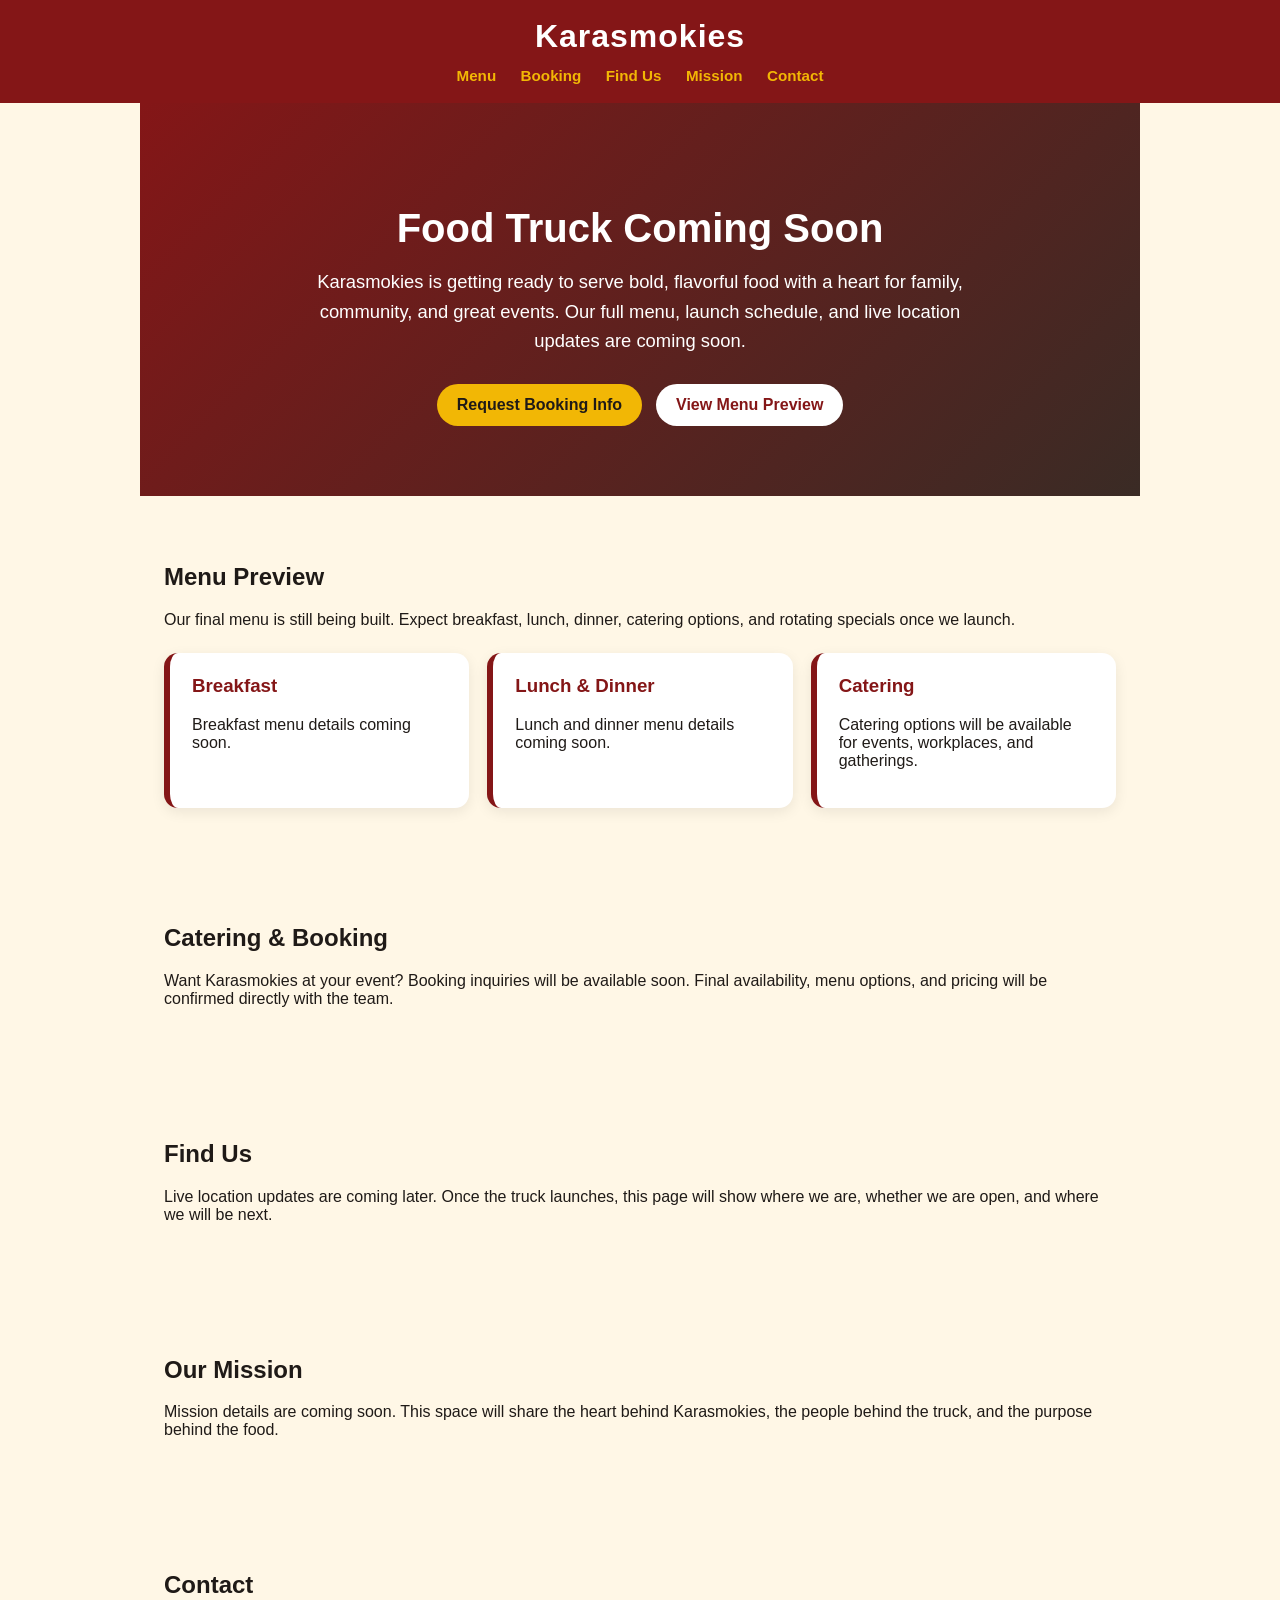
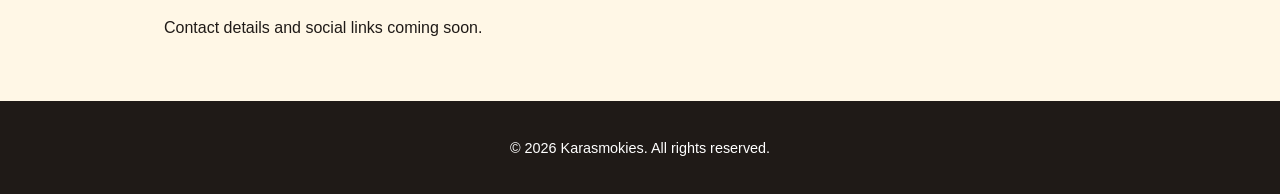
==== index.html @ 9a079912 "Create index.html" ====
<!DOCTYPE html>
<html lang="en">
<head>
  <meta charset="UTF-8" />
  <meta name="viewport" content="width=device-width, initial-scale=1.0" />
  <title>Karasmokies | Coming Soon</title>
  <style>
    :root {
      --ou-red: #841617;
      --gold: #f2b705;
      --cream: #fff7e6;
      --dark: #1f1a17;
      --soft-dark: #3a2b25;
    }

    * {
      box-sizing: border-box;
    }

    body {
      margin: 0;
      font-family: Arial, Helvetica, sans-serif;
      background: var(--cream);
      color: var(--dark);
    }

    header {
      background: var(--ou-red);
      color: white;
      padding: 18px 24px;
      text-align: center;
    }

    header h1 {
      margin: 0;
      font-size: 2rem;
      letter-spacing: 1px;
    }

    nav {
      margin-top: 12px;
    }

    nav a {
      color: var(--gold);
      text-decoration: none;
      margin: 0 10px;
      font-weight: bold;
      font-size: 0.95rem;
    }

    .hero {
      padding: 70px 24px;
      text-align: center;
      background: linear-gradient(135deg, var(--ou-red), var(--soft-dark));
      color: white;
    }

    .hero h2 {
      font-size: 2.5rem;
      margin-bottom: 16px;
    }

    .hero p {
      max-width: 650px;
      margin: 0 auto 28px;
      font-size: 1.15rem;
      line-height: 1.6;
    }

    .button-row {
      display: flex;
      justify-content: center;
      gap: 14px;
      flex-wrap: wrap;
    }

    .button {
      display: inline-block;
      background: var(--gold);
      color: var(--dark);
      padding: 12px 20px;
      border-radius: 999px;
      text-decoration: none;
      font-weight: bold;
    }

    .button.secondary {
      background: white;
      color: var(--ou-red);
    }

    section {
      padding: 48px 24px;
      max-width: 1000px;
      margin: auto;
    }

    .cards {
      display: grid;
      grid-template-columns: repeat(auto-fit, minmax(220px, 1fr));
      gap: 18px;
      margin-top: 24px;
    }

    .card {
      background: white;
      border-left: 6px solid var(--ou-red);
      padding: 22px;
      border-radius: 14px;
      box-shadow: 0 4px 14px rgba(0,0,0,0.08);
    }

    .card h3 {
      margin-top: 0;
      color: var(--ou-red);
    }

    footer {
      background: var(--dark);
      color: white;
      text-align: center;
      padding: 24px;
      font-size: 0.9rem;
    }
  </style>
</head>
<body>
  <header>
    <h1>Karasmokies</h1>
    <nav>
      <a href="#menu">Menu</a>
      <a href="#booking">Booking</a>
      <a href="#find-us">Find Us</a>
      <a href="#mission">Mission</a>
      <a href="#contact">Contact</a>
    </nav>
  </header>

  <main>
    <section class="hero">
      <h2>Food Truck Coming Soon</h2>
      <p>
        Karasmokies is getting ready to serve bold, flavorful food with a heart for family,
        community, and great events. Our full menu, launch schedule, and live location updates
        are coming soon.
      </p>
      <div class="button-row">
        <a class="button" href="#booking">Request Booking Info</a>
        <a class="button secondary" href="#menu">View Menu Preview</a>
      </div>
    </section>

    <section id="menu">
      <h2>Menu Preview</h2>
      <p>
        Our final menu is still being built. Expect breakfast, lunch, dinner, catering options,
        and rotating specials once we launch.
      </p>

      <div class="cards">
        <div class="card">
          <h3>Breakfast</h3>
          <p>Breakfast menu details coming soon.</p>
        </div>
        <div class="card">
          <h3>Lunch & Dinner</h3>
          <p>Lunch and dinner menu details coming soon.</p>
        </div>
        <div class="card">
          <h3>Catering</h3>
          <p>Catering options will be available for events, workplaces, and gatherings.</p>
        </div>
      </div>
    </section>

    <section id="booking">
      <h2>Catering & Booking</h2>
      <p>
        Want Karasmokies at your event? Booking inquiries will be available soon.
        Final availability, menu options, and pricing will be confirmed directly with the team.
      </p>
    </section>

    <section id="find-us">
      <h2>Find Us</h2>
      <p>
        Live location updates are coming later. Once the truck launches, this page will show
        where we are, whether we are open, and where we will be next.
      </p>
    </section>

    <section id="mission">
      <h2>Our Mission</h2>
      <p>
        Mission details are coming soon. This space will share the heart behind Karasmokies,
        the people behind the truck, and the purpose behind the food.
      </p>
    </section>

    <section id="contact">
      <h2>Contact</h2>
      <p>
        Contact details and social links coming soon.
      </p>
    </section>
  </main>

  <footer>
    <p>&copy; 2026 Karasmokies. All rights reserved.</p>
  </footer>
</body>
</html>
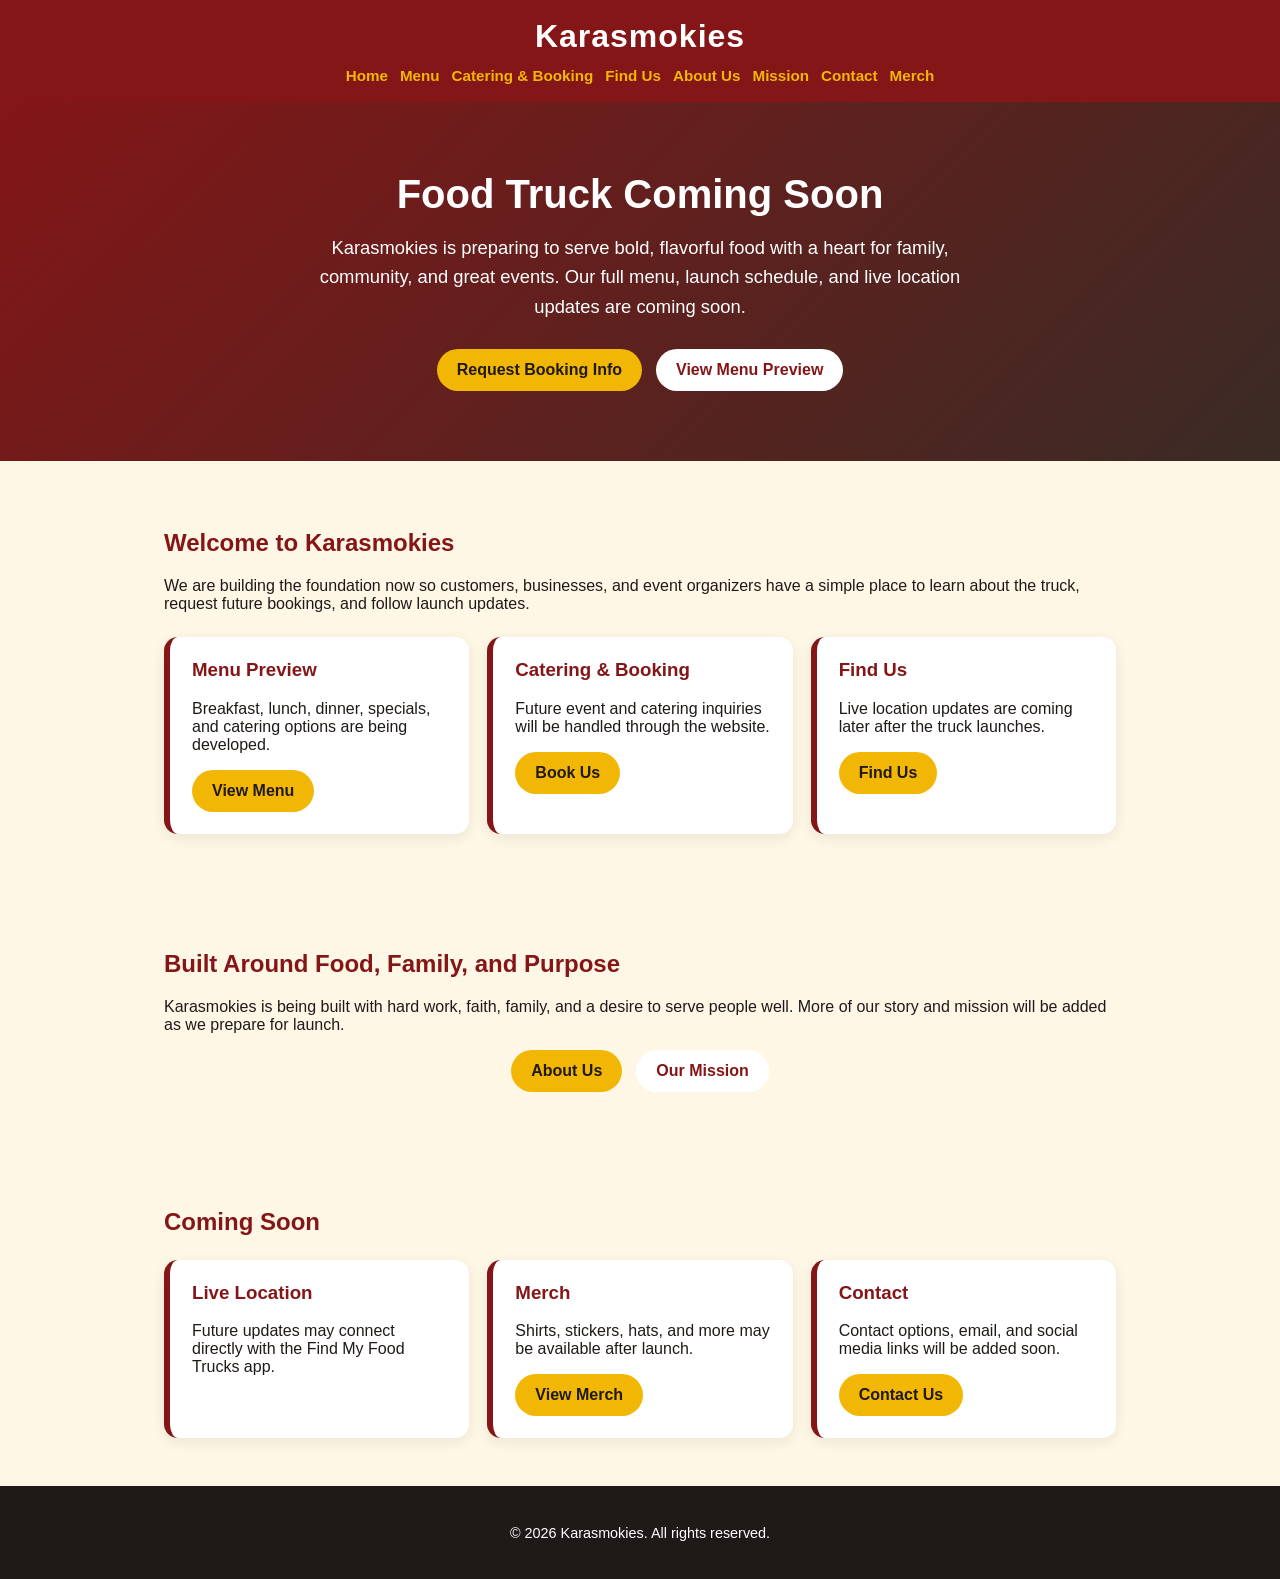
==== commit 9e3f3c3c: "Update index.html" ====
--- a/index.html
+++ b/index.html
@@ -3,137 +3,21 @@
 <head>
   <meta charset="UTF-8" />
   <meta name="viewport" content="width=device-width, initial-scale=1.0" />
-  <title>Karasmokies | Coming Soon</title>
-  <style>
-    :root {
-      --ou-red: #841617;
-      --gold: #f2b705;
-      --cream: #fff7e6;
-      --dark: #1f1a17;
-      --soft-dark: #3a2b25;
-    }
-
-    * {
-      box-sizing: border-box;
-    }
-
-    body {
-      margin: 0;
-      font-family: Arial, Helvetica, sans-serif;
-      background: var(--cream);
-      color: var(--dark);
-    }
-
-    header {
-      background: var(--ou-red);
-      color: white;
-      padding: 18px 24px;
-      text-align: center;
-    }
-
-    header h1 {
-      margin: 0;
-      font-size: 2rem;
-      letter-spacing: 1px;
-    }
-
-    nav {
-      margin-top: 12px;
-    }
-
-    nav a {
-      color: var(--gold);
-      text-decoration: none;
-      margin: 0 10px;
-      font-weight: bold;
-      font-size: 0.95rem;
-    }
-
-    .hero {
-      padding: 70px 24px;
-      text-align: center;
-      background: linear-gradient(135deg, var(--ou-red), var(--soft-dark));
-      color: white;
-    }
-
-    .hero h2 {
-      font-size: 2.5rem;
-      margin-bottom: 16px;
-    }
-
-    .hero p {
-      max-width: 650px;
-      margin: 0 auto 28px;
-      font-size: 1.15rem;
-      line-height: 1.6;
-    }
-
-    .button-row {
-      display: flex;
-      justify-content: center;
-      gap: 14px;
-      flex-wrap: wrap;
-    }
-
-    .button {
-      display: inline-block;
-      background: var(--gold);
-      color: var(--dark);
-      padding: 12px 20px;
-      border-radius: 999px;
-      text-decoration: none;
-      font-weight: bold;
-    }
-
-    .button.secondary {
-      background: white;
-      color: var(--ou-red);
-    }
-
-    section {
-      padding: 48px 24px;
-      max-width: 1000px;
-      margin: auto;
-    }
-
-    .cards {
-      display: grid;
-      grid-template-columns: repeat(auto-fit, minmax(220px, 1fr));
-      gap: 18px;
-      margin-top: 24px;
-    }
-
-    .card {
-      background: white;
-      border-left: 6px solid var(--ou-red);
-      padding: 22px;
-      border-radius: 14px;
-      box-shadow: 0 4px 14px rgba(0,0,0,0.08);
-    }
-
-    .card h3 {
-      margin-top: 0;
-      color: var(--ou-red);
-    }
-
-    footer {
-      background: var(--dark);
-      color: white;
-      text-align: center;
-      padding: 24px;
-      font-size: 0.9rem;
-    }
-  </style>
+  <title>Karasmokies | Food Truck Coming Soon</title>
+  <link rel="stylesheet" href="styles.css" />
 </head>
 <body>
-  <header>
+  <header class="site-header">
     <h1>Karasmokies</h1>
     <nav>
-      <a href="#menu">Menu</a>
-      <a href="#booking">Booking</a>
-      <a href="#find-us">Find Us</a>
-      <a href="#mission">Mission</a>
-      <a href="#contact">Contact</a>
+      <a href="index.html">Home</a>
+      <a href="menu.html">Menu</a>
+      <a href="catering-booking.html">Catering & Booking</a>
+      <a href="find-us.html">Find Us</a>
+      <a href="about.html">About Us</a>
+      <a href="mission.html">Mission</a>
+      <a href="contact.html">Contact</a>
+      <a href="merch.html">Merch</a>
     </nav>
   </header>
 
@@ -141,68 +25,78 @@
     <section class="hero">
       <h2>Food Truck Coming Soon</h2>
       <p>
-        Karasmokies is getting ready to serve bold, flavorful food with a heart for family,
+        Karasmokies is preparing to serve bold, flavorful food with a heart for family,
         community, and great events. Our full menu, launch schedule, and live location updates
         are coming soon.
       </p>
       <div class="button-row">
-        <a class="button" href="#booking">Request Booking Info</a>
-        <a class="button secondary" href="#menu">View Menu Preview</a>
+        <a class="button" href="catering-booking.html">Request Booking Info</a>
+        <a class="button secondary" href="menu.html">View Menu Preview</a>
       </div>
     </section>
 
-    <section id="menu">
-      <h2>Menu Preview</h2>
+    <section class="content-section">
+      <h2>Welcome to Karasmokies</h2>
       <p>
-        Our final menu is still being built. Expect breakfast, lunch, dinner, catering options,
-        and rotating specials once we launch.
+        We are building the foundation now so customers, businesses, and event organizers
+        have a simple place to learn about the truck, request future bookings, and follow
+        launch updates.
       </p>
 
       <div class="cards">
         <div class="card">
-          <h3>Breakfast</h3>
-          <p>Breakfast menu details coming soon.</p>
+          <h3>Menu Preview</h3>
+          <p>Breakfast, lunch, dinner, specials, and catering options are being developed.</p>
+          <a class="button" href="menu.html">View Menu</a>
         </div>
+
         <div class="card">
-          <h3>Lunch & Dinner</h3>
-          <p>Lunch and dinner menu details coming soon.</p>
+          <h3>Catering & Booking</h3>
+          <p>Future event and catering inquiries will be handled through the website.</p>
+          <a class="button" href="catering-booking.html">Book Us</a>
         </div>
+
         <div class="card">
-          <h3>Catering</h3>
-          <p>Catering options will be available for events, workplaces, and gatherings.</p>
+          <h3>Find Us</h3>
+          <p>Live location updates are coming later after the truck launches.</p>
+          <a class="button" href="find-us.html">Find Us</a>
         </div>
       </div>
     </section>
 
-    <section id="booking">
-      <h2>Catering & Booking</h2>
+    <section class="content-section">
+      <h2>Built Around Food, Family, and Purpose</h2>
       <p>
-        Want Karasmokies at your event? Booking inquiries will be available soon.
-        Final availability, menu options, and pricing will be confirmed directly with the team.
+        Karasmokies is being built with hard work, faith, family, and a desire to serve people well.
+        More of our story and mission will be added as we prepare for launch.
       </p>
+
+      <div class="button-row">
+        <a class="button" href="about.html">About Us</a>
+        <a class="button secondary" href="mission.html">Our Mission</a>
+      </div>
     </section>
 
-    <section id="find-us">
-      <h2>Find Us</h2>
-      <p>
-        Live location updates are coming later. Once the truck launches, this page will show
-        where we are, whether we are open, and where we will be next.
-      </p>
-    </section>
+    <section class="content-section">
+      <h2>Coming Soon</h2>
+      <div class="cards">
+        <div class="card">
+          <h3>Live Location</h3>
+          <p>Future updates may connect directly with the Find My Food Trucks app.</p>
+        </div>
 
-    <section id="mission">
-      <h2>Our Mission</h2>
-      <p>
-        Mission details are coming soon. This space will share the heart behind Karasmokies,
-        the people behind the truck, and the purpose behind the food.
-      </p>
-    </section>
+        <div class="card">
+          <h3>Merch</h3>
+          <p>Shirts, stickers, hats, and more may be available after launch.</p>
+          <a class="button" href="merch.html">View Merch</a>
+        </div>
 
-    <section id="contact">
-      <h2>Contact</h2>
-      <p>
-        Contact details and social links coming soon.
-      </p>
+        <div class="card">
+          <h3>Contact</h3>
+          <p>Contact options, email, and social media links will be added soon.</p>
+          <a class="button" href="contact.html">Contact Us</a>
+        </div>
+      </div>
     </section>
   </main>
 
--- a/styles.css
+++ b/styles.css
@@ -0,0 +1,162 @@
+:root {
+  --ou-red: #841617;
+  --deep-red: #5f1011;
+  --gold: #f2b705;
+  --cream: #fff7e6;
+  --white: #ffffff;
+  --dark: #1f1a17;
+  --soft-dark: #3a2b25;
+  --muted: #6f625b;
+}
+
+* {
+  box-sizing: border-box;
+}
+
+body {
+  margin: 0;
+  font-family: Arial, Helvetica, sans-serif;
+  background: var(--cream);
+  color: var(--dark);
+}
+
+.site-header {
+  background: var(--ou-red);
+  color: var(--white);
+  padding: 18px 24px;
+  text-align: center;
+}
+
+.site-header h1 {
+  margin: 0;
+  font-size: 2rem;
+  letter-spacing: 1px;
+}
+
+nav {
+  margin-top: 12px;
+  display: flex;
+  justify-content: center;
+  flex-wrap: wrap;
+  gap: 12px;
+}
+
+nav a {
+  color: var(--gold);
+  text-decoration: none;
+  font-weight: bold;
+  font-size: 0.95rem;
+}
+
+nav a:hover {
+  text-decoration: underline;
+}
+
+.hero,
+.page-hero {
+  padding: 70px 24px;
+  text-align: center;
+  background: linear-gradient(135deg, var(--ou-red), var(--soft-dark));
+  color: var(--white);
+}
+
+.hero h2,
+.page-hero h2 {
+  font-size: 2.5rem;
+  margin: 0 0 16px;
+}
+
+.hero p,
+.page-hero p {
+  max-width: 680px;
+  margin: 0 auto 28px;
+  font-size: 1.15rem;
+  line-height: 1.6;
+}
+
+.button-row {
+  display: flex;
+  justify-content: center;
+  gap: 14px;
+  flex-wrap: wrap;
+}
+
+.button {
+  display: inline-block;
+  background: var(--gold);
+  color: var(--dark);
+  padding: 12px 20px;
+  border-radius: 999px;
+  text-decoration: none;
+  font-weight: bold;
+}
+
+.button.secondary {
+  background: var(--white);
+  color: var(--ou-red);
+}
+
+.content-section {
+  padding: 48px 24px;
+  max-width: 1000px;
+  margin: auto;
+}
+
+.content-section h2 {
+  color: var(--ou-red);
+}
+
+.cards {
+  display: grid;
+  grid-template-columns: repeat(auto-fit, minmax(220px, 1fr));
+  gap: 18px;
+  margin-top: 24px;
+}
+
+.card {
+  background: var(--white);
+  border-left: 6px solid var(--ou-red);
+  padding: 22px;
+  border-radius: 14px;
+  box-shadow: 0 4px 14px rgba(0,0,0,0.08);
+}
+
+.card h3 {
+  margin-top: 0;
+  color: var(--ou-red);
+}
+
+.notice-box {
+  background: var(--white);
+  border: 2px solid var(--gold);
+  padding: 24px;
+  border-radius: 14px;
+  margin-top: 24px;
+}
+
+footer {
+  background: var(--dark);
+  color: var(--white);
+  text-align: center;
+  padding: 24px;
+  font-size: 0.9rem;
+}
+
+@media (max-width: 600px) {
+  .hero h2,
+  .page-hero h2 {
+    font-size: 2rem;
+  }
+
+  .site-header h1 {
+    font-size: 1.7rem;
+  }
+
+  nav {
+    gap: 10px;
+  }
+
+  nav a {
+    font-size: 0.9rem;
+  }
+}
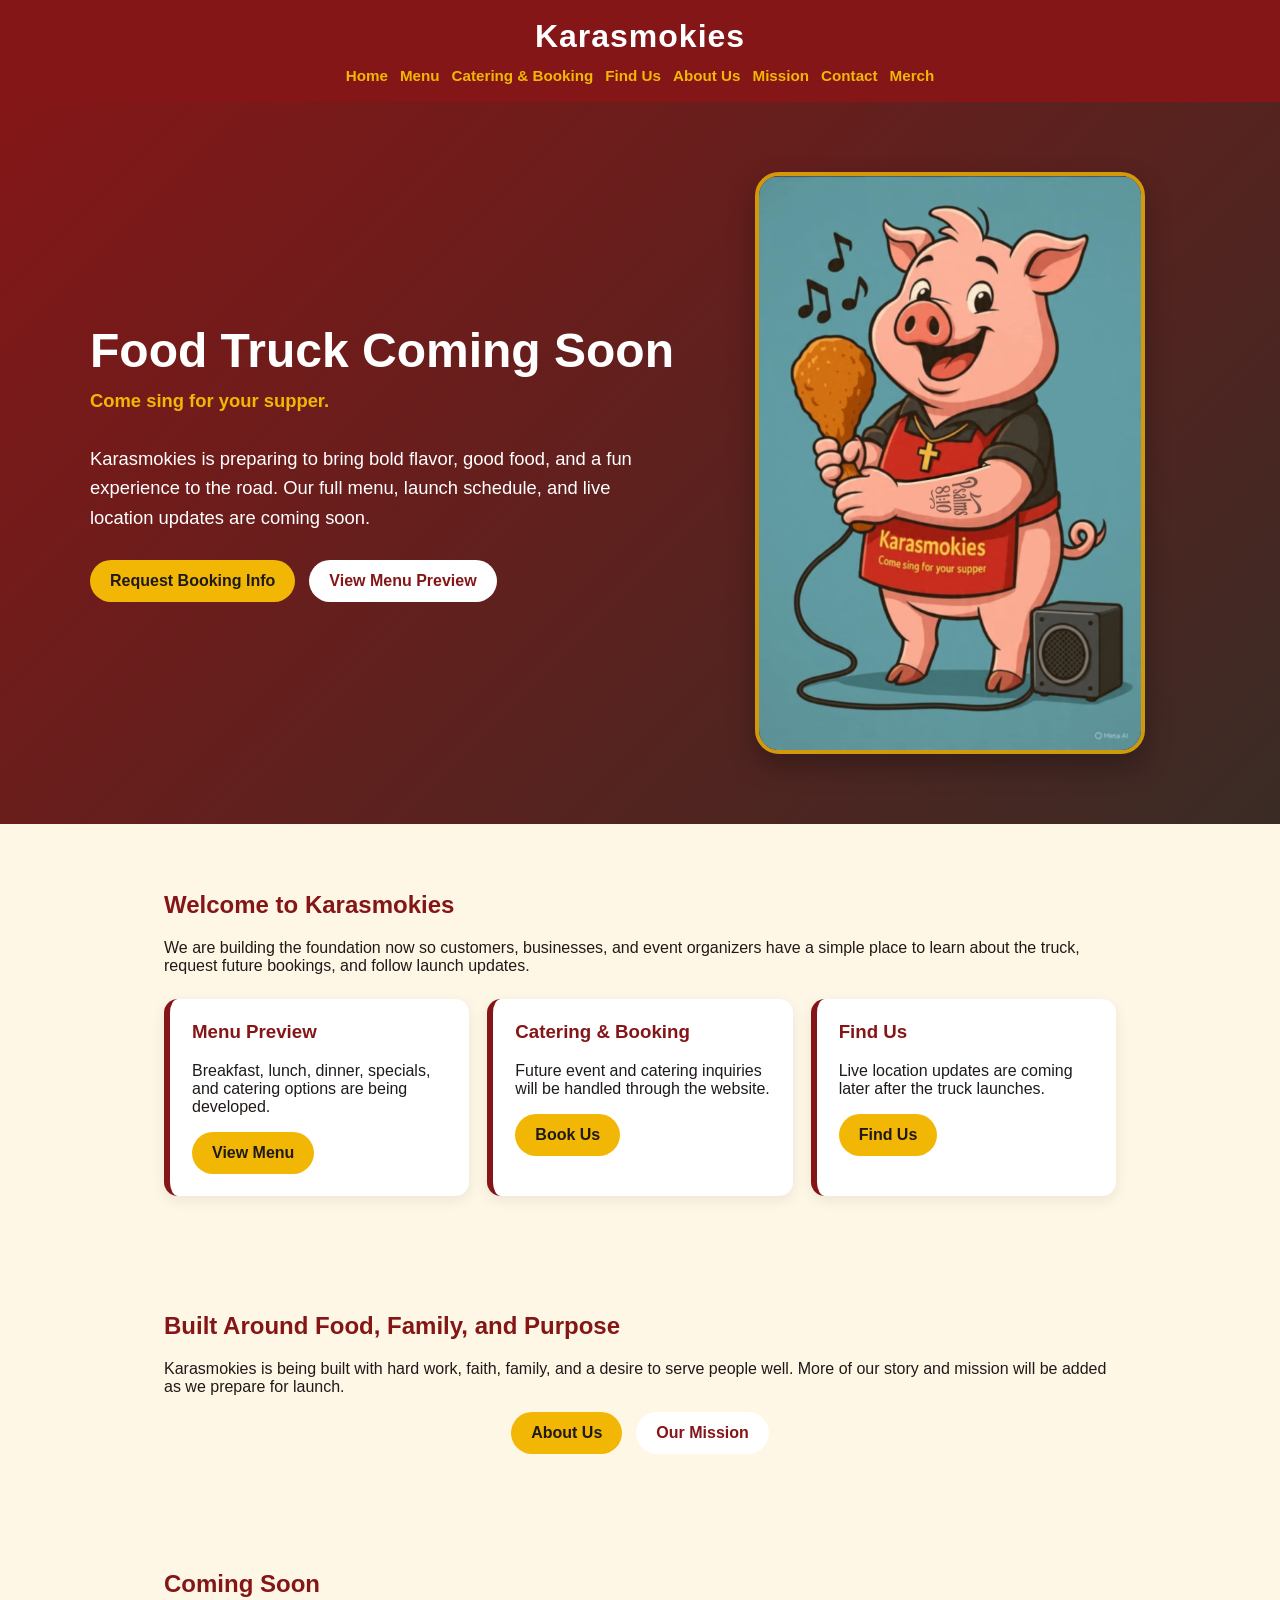
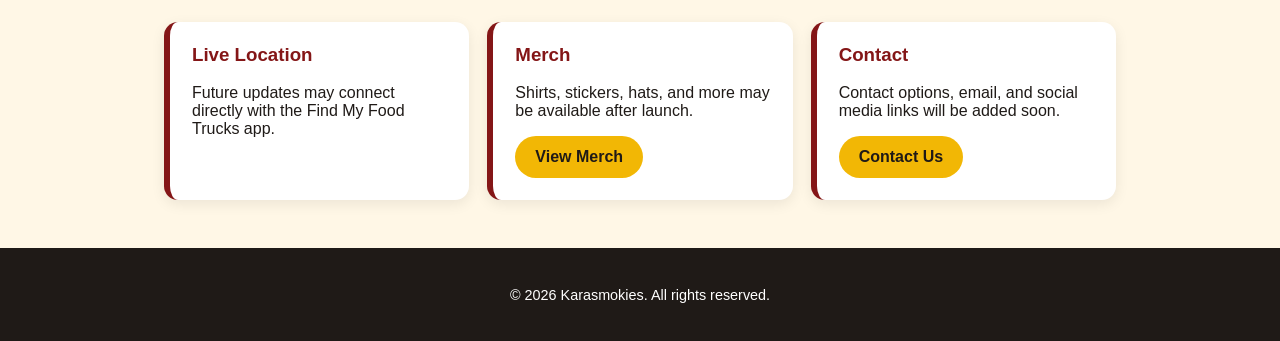
==== commit d474bf87: "Update index.html" ====
--- a/index.html
+++ b/index.html
@@ -3,7 +3,7 @@
 <head>
   <meta charset="UTF-8" />
   <meta name="viewport" content="width=device-width, initial-scale=1.0" />
-  <title>Karasmokies | Food Truck Coming Soon</title>
+  <title>Karasmokies | Come Sing for Your Supper</title>
   <link rel="stylesheet" href="styles.css" />
 </head>
 <body>
@@ -23,15 +23,27 @@
 
   <main>
     <section class="hero">
-      <h2>Food Truck Coming Soon</h2>
-      <p>
-        Karasmokies is preparing to serve bold, flavorful food with a heart for family,
-        community, and great events. Our full menu, launch schedule, and live location updates
-        are coming soon.
-      </p>
-      <div class="button-row">
-        <a class="button" href="catering-booking.html">Request Booking Info</a>
-        <a class="button secondary" href="menu.html">View Menu Preview</a>
+      <div class="hero-inner">
+        <div class="hero-text">
+          <h2>Food Truck Coming Soon</h2>
+          <p class="tagline">Come sing for your supper.</p>
+          <p>
+            Karasmokies is preparing to bring bold flavor, good food, and a fun experience to the road.
+            Our full menu, launch schedule, and live location updates are coming soon.
+          </p>
+          <div class="button-row">
+            <a class="button" href="catering-booking.html">Request Booking Info</a>
+            <a class="button secondary" href="menu.html">View Menu Preview</a>
+          </div>
+        </div>
+
+        <div class="hero-image-wrap">
+          <img
+            class="hero-mascot"
+            src="karasmokies-mascot.jpeg"
+            alt="Karasmokies singing pig mascot holding a microphone chicken leg"
+          />
+        </div>
       </div>
     </section>
 
--- a/styles.css
+++ b/styles.css
@@ -60,10 +60,28 @@
   color: var(--white);
 }
 
+.hero-inner {
+  max-width: 1100px;
+  margin: auto;
+  display: grid;
+  grid-template-columns: 1.1fr 0.9fr;
+  align-items: center;
+  gap: 32px;
+}
+
+.hero-text {
+  text-align: left;
+}
+
 .hero h2,
 .page-hero h2 {
   font-size: 2.5rem;
   margin: 0 0 16px;
+}
+
+.hero-text h2 {
+  font-size: 3rem;
+  margin-bottom: 8px;
 }
 
 .hero p,
@@ -74,11 +92,40 @@
   line-height: 1.6;
 }
 
+.hero-text p {
+  margin-left: 0;
+  margin-right: 0;
+}
+
+.tagline {
+  color: var(--gold);
+  font-size: 1.45rem;
+  font-weight: bold;
+  margin: 0 0 18px;
+}
+
+.hero-image-wrap {
+  display: flex;
+  justify-content: center;
+}
+
+.hero-mascot {
+  width: 100%;
+  max-width: 390px;
+  border-radius: 24px;
+  box-shadow: 0 12px 28px rgba(0,0,0,0.28);
+  border: 4px solid rgba(242, 183, 5, 0.8);
+}
+
 .button-row {
   display: flex;
   justify-content: center;
   gap: 14px;
   flex-wrap: wrap;
+}
+
+.hero-text .button-row {
+  justify-content: flex-start;
 }
 
 .button {
@@ -142,6 +189,33 @@
   font-size: 0.9rem;
 }
 
+@media (max-width: 760px) {
+  .hero-inner {
+    grid-template-columns: 1fr;
+    text-align: center;
+  }
+
+  .hero-text {
+    text-align: center;
+  }
+
+  .hero-text h2 {
+    font-size: 2.3rem;
+  }
+
+  .tagline {
+    font-size: 1.25rem;
+  }
+
+  .hero-mascot {
+    max-width: 320px;
+  }
+
+  .hero-text .button-row {
+    justify-content: center;
+  }
+}
+
 @media (max-width: 600px) {
   .hero h2,
   .page-hero h2 {
